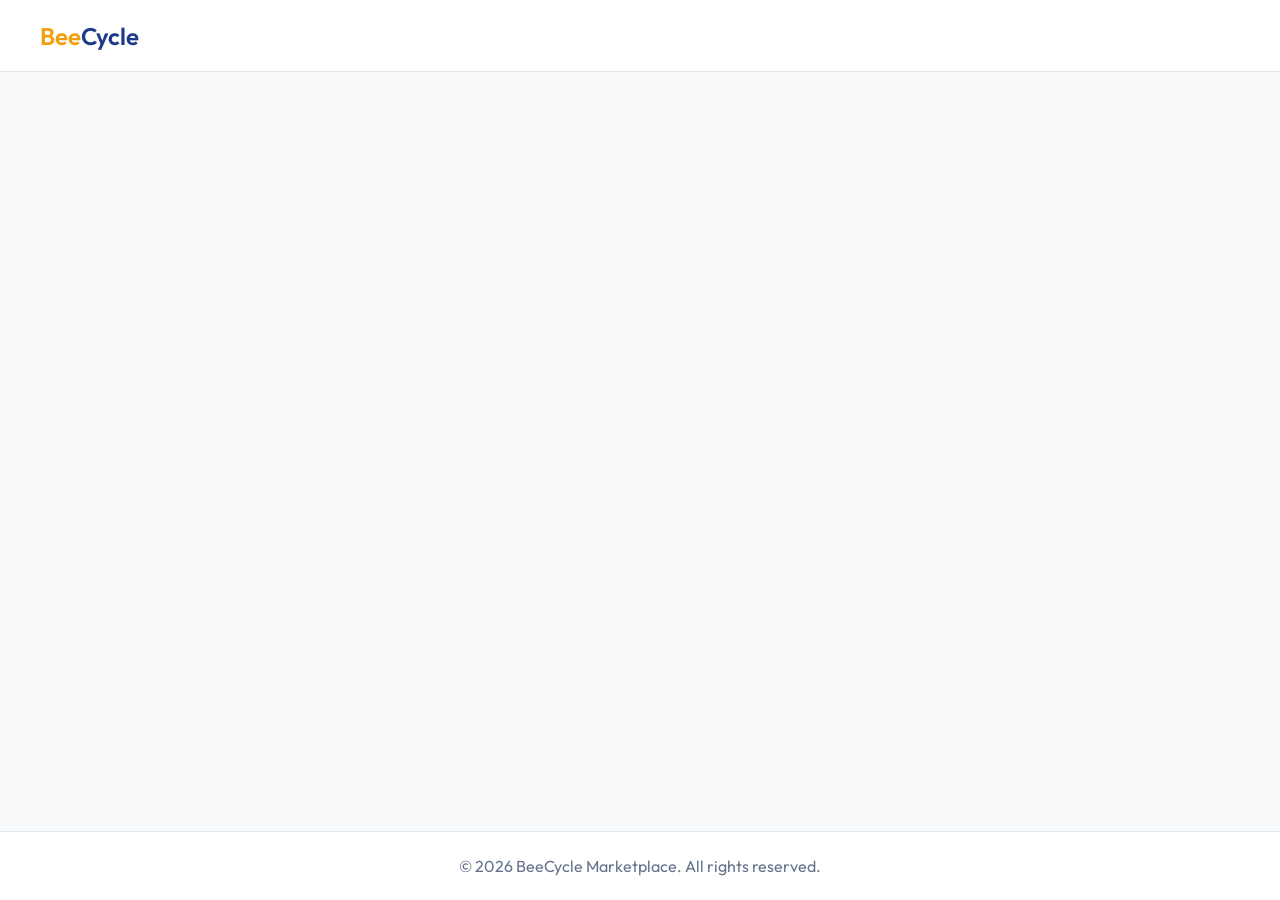
==== auth/login.html @ 92370c9e "added landing and admin pages html css" ====
<!doctype html>
<html lang="en">
  <head>
    <meta charset="UTF-8" />
    <meta name="viewport" content="width=device-width, initial-scale=1.0" />
    <title>BeeCycle | Login</title>
    <link rel="preconnect" href="https://fonts.googleapis.com" />
    <link rel="preconnect" href="https://fonts.gstatic.com" crossorigin />
    <link
      href="https://fonts.googleapis.com/css2?family=Outfit:wght@400;500;600;700;800&display=swap"
      rel="stylesheet"
    />
    <link rel="stylesheet" href="../style.css" />
  </head>
  <body>
    <header class="navbar">
      <div class="container">
        <a href="/" class="logo"><span>Bee</span>Cycle</a>
      </div>
    </header>
    <main>

    </main>

    <footer>
      <div class="container">
        <p class="copyright">
          &copy; 2026 BeeCycle Marketplace. All rights reserved.
        </p>
      </div>
    </footer>
  </body>
</html>
---- style.css ----
:root {
  --brand-primary: #1e3a8a;
  --brand-secondary: #f59e0b;
  --brand-tertiary: #60a5fa;
  --bg-main: #f8fafc;
  --bg-surface: #ffffff;
  --border-default: #e2e8f0;
  --text-heading: #0f172a;
  --text-body: #334155;
  --text-muted: #64748b;
}

* {
  box-sizing: border-box;
  margin: 0;
  padding: 0;
}

html {
  scroll-behavior: smooth;
}

body {
  min-height: 100dvh;
  display: flex;
  flex-direction: column;
  font-family: "Outfit", sans-serif;
  background-color: var(--bg-main);
  color: var(--text-body);

  main {
    flex: 1;
  }
}

.container {
  width: 1200px;
  margin: 0 auto;
}

header.navbar {
  height: 72px;
  position: sticky;
  top: 0;
  z-index: 50;
  background-color: var(--bg-surface);
  border-bottom: 1px solid var(--border-default);

  .buttons {
    .btn {
      display: flex;
      align-items: center;
      gap: 8px;

      img {
        width: 16px;
        height: 16px;
      }
    }
  }

  .container {
    height: 100%;
    display: flex;
    align-items: center;
    justify-content: space-between;
    padding-block: 1rem;
  }

  .logo {
    font-size: 1.5rem;
    font-weight: 600;
    color: var(--brand-primary);
    text-decoration: none;
    line-height: 1;

    span {
      color: var(--brand-secondary);
    }
  }

  nav {
    ul {
      list-style: none;
      display: flex;
      align-items: center;
      gap: 2rem;
    }

    a {
      color: var(--text-heading);
      text-decoration: none;
      font-weight: 500;
    }
  }

  .buttons {
    display: flex;
    align-items: center;
    gap: 2rem;

    a {
      min-width: 70px;
      color: var(--text-heading);
      text-decoration: none;
      font-weight: 500;
      font-size: 14px;
    }
  }
}

.btn {
  border: 0;
  border-radius: 8px;
  padding: 10px 20px;
  font: inherit;
  font-weight: 500;
  cursor: pointer;
  transition: all 0.2s ease;
}

.btn-primary {
  background-color: var(--brand-primary);
  color: #fff;

  &:hover {
    background-color: #172b66;
    transform: translateY(-1px);
  }
}

.btn-secondary {
  background-color: var(--brand-secondary);
  color: var(--text-heading);

  &:hover {
    background-color: #d97706;
    transform: translateY(-1px);
  }
}

.section-title {
  text-align: center;
  margin-bottom: 36px;

  h2 {
    color: var(--text-heading);
    font-size: 2.25rem;
    line-height: 1.1;
    margin-bottom: 12px;

    span {
      color: var(--brand-primary);
    }
  }

  p {
    color: var(--text-muted);
    font-size: 1rem;
  }
}

footer {
  padding-block: 1.5rem;
  background-color: var(--bg-surface);
  border-top: 1px solid var(--border-default);

  > div {
    display: flex;
    flex-direction: column;
    gap: 18px;

    .top {
      width: 100%;
      display: flex;
      align-items: center;
      justify-content: space-between;
    }

    .logo {
      font-size: 3rem;
      font-weight: 600;
      color: var(--brand-primary);
      text-decoration: none;
      line-height: 1;

      span {
        color: var(--brand-secondary);
      }
    }

    .sdg {
      width: 100px;
      height: 100px;
      object-fit: contain;
    }

    .copyright {
      color: var(--text-muted);
      font-weight: 400;
      text-align: center;
      width: 100%;
    }
  }
}

.avatar {
  border-radius: 100px;
  color: var(--bg-surface);
  background-color: var(--brand-tertiary);
  padding: 10px;
}
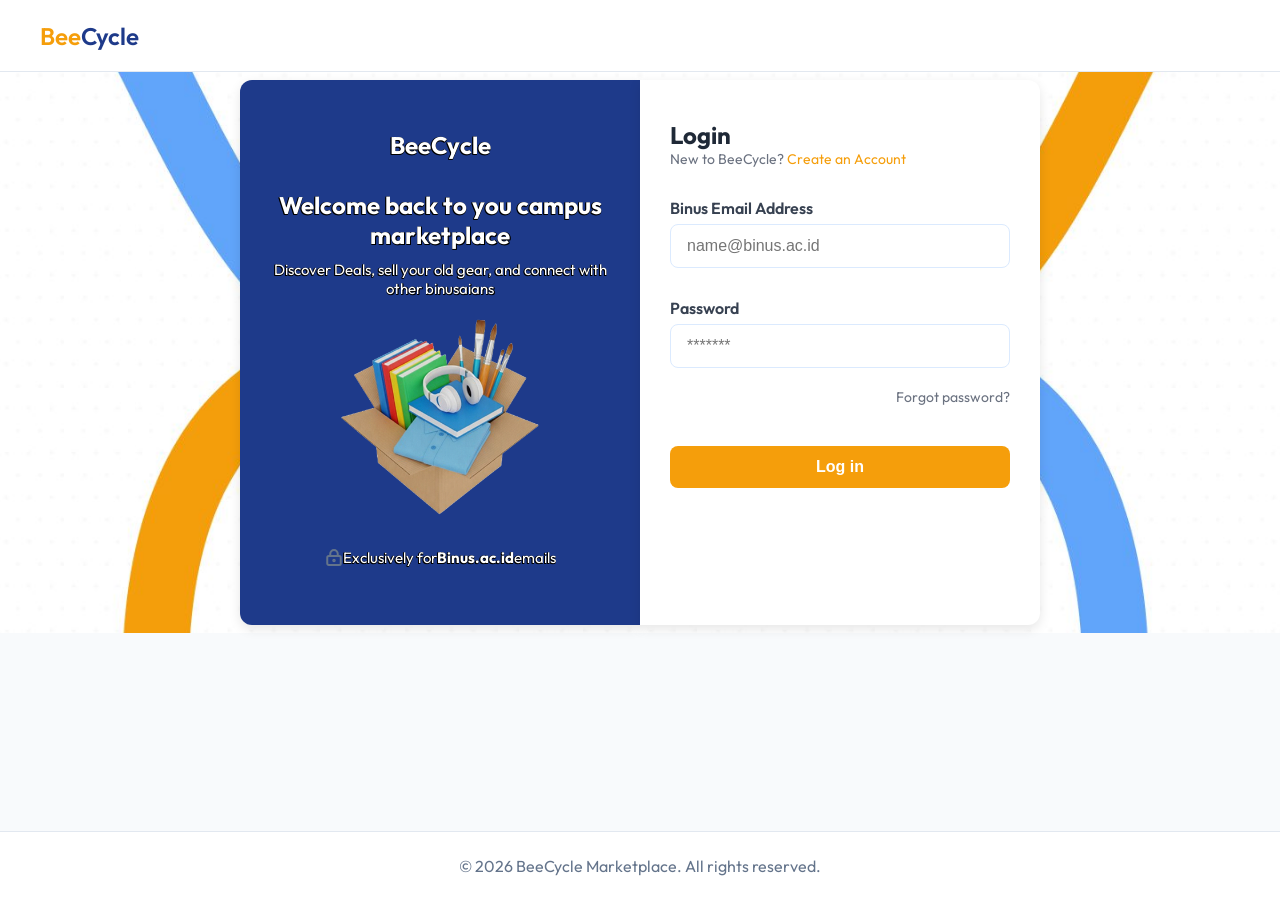
==== commit 7019d438: "WIP" ====
--- a/auth/login.html
+++ b/auth/login.html
@@ -11,6 +11,7 @@
       rel="stylesheet"
     />
     <link rel="stylesheet" href="../style.css" />
+    <link rel="stylesheet" href="../auth.css">
   </head>
   <body>
     <header class="navbar">
@@ -19,8 +20,36 @@
       </div>
     </header>
     <main>
+      <section class="hero">
+        <div class="hero-box">
+          <h2>BeeCycle</h2>
+          <h1>Welcome back to you campus marketplace</h1>
+          <p>Discover Deals, sell your old gear, and connect with other binusaians</p>
+          <div class="box-image">
+          <img src="../assets/Box.png" alt="box image">
+          </div>
+          <p class="add-info"><img src="../assets/icons/lock.svg" alt="lock icon">Exclusively for <strong>Binus.ac.id</strong> emails </p>
+        </div>
+        <form class="login-form">
+          <h2>Login</h2>
+          <p>New to BeeCycle? <a href="register.html">Create an Account</a></p>
 
+          <label for="Email">Binus Email Address</label>
+          <input type="email" id="email" name="email" required placeholder="name@binus.ac.id" />
+
+          <label for="password">Password</label>
+          <input type="password" id="password" name="password" required placeholder="*******" />
+
+          <p class="forgot-password">Forgot password?</p>
+
+          <button type="submit">Log in</button>
+        </form> 
+      </section>
     </main>
+
+    <div class="alert alert-error hidden" id="loginAlert" style="display: none;">
+      Invalid email or password. Please try again.
+    </div>
 
     <footer>
       <div class="container">
@@ -29,5 +58,7 @@
         </p>
       </div>
     </footer>
+
+    <script src="../auth.js" defer></script>
   </body>
 </html>
--- a/auth.css
+++ b/auth.css
@@ -0,0 +1,264 @@
+.hero-box {
+  width: 400px;
+  height: 545px;
+  color: #ffffff;
+  text-shadow:
+  -0.5px -0.5px 0 #000,
+  0.5px -0.5px 0 #000,
+  -0.5px  0.5px 0 #000,
+  0.5px  0.5px 0 #000;
+  background-color: #1E3A8A;
+  padding: 20px;
+  border-radius: 12px 0px 0px 12px;
+  box-shadow: 0 4px 12px rgba(0, 0, 0, 0.1);
+  max-width: 400px;
+  width: 100%;
+}
+.box-image {
+  margin-top: 20px;
+  display: flex;
+  padding-left: 80px;
+  width: 200px;
+  height: 200px;
+}
+.hero-box p {
+  display: flex;
+  margin-top: 10px;
+  justify-content: center;
+  text-align: center;
+  font-size: 15px;
+}
+.hero-box h1 {
+  text-align: center;
+  margin-top: 30px;
+}
+.hero-box h2 {
+  text-align: center;
+  margin-top: 30px;
+}
+.hero-box .add-info {
+  margin-top: 30px;
+  display: flex;
+  justify-content: center;
+  font-size: 15px;
+}
+
+.login-form {
+  width: 400px;
+  min-height: 545px;
+  background-color: #ffffff;
+  padding: 40px 30px;
+  border-radius: 0 12px 12px 0;
+  box-shadow: 0 4px 12px rgba(0, 0, 0, 0.1);
+  display: flex;
+  flex-direction: column;
+  gap: 0px;
+  a{
+    text-decoration: none;
+    color: #F59E0B;
+    font-size: 14px;
+    &:hover {
+      text-decoration: underline;
+      color: var(--brand-primary);
+    }
+  }
+}
+
+.login-form h2 {
+  text-align: left;
+  color: #1f2937;
+}
+
+.login-form p {
+  text-align: left;
+  font-size: 14px;
+  color: #6b7280;
+  margin-bottom: 30px;
+}
+
+.login-form label {
+  display: block;
+  margin-bottom: 6px;
+  font-weight: 600;
+  color: #374151;;
+}
+
+.login-form input {
+  width: 100%;
+  padding: 12px 16px;
+  border: 1px solid #dbeafe;
+  border-radius: 8px;
+  font-size: 16px;
+  background-color: #fff;
+  box-sizing: border-box;
+  margin-bottom: 30px;
+}
+
+.login-form input:focus {
+  outline: none;
+  border-color: #2563eb;
+  box-shadow: 0 0 0 3px rgba(37, 99, 235, 0.2);
+}
+
+.login-form button {
+  width: 100%;
+  padding: 12px 16px;
+  background-color: #F59E0B;
+  color: white;
+  border: none;
+  border-radius: 8px;
+  font-size: 16px;
+  font-weight: 600;
+  cursor: pointer;
+  margin-top: 10px;
+  transition: background-color 0.2s;
+}
+
+.login-form button:hover {
+  background-color: #1d4ed8;
+}
+
+.forgot-password {
+  display: flex;
+  justify-content: flex-end;
+  font-size: 14px;
+  color: #1E2537;
+  text-decoration: none;
+  margin-top: -10px;
+  margin-bottom: 10px;
+
+  &:hover {
+    text-decoration: underline;
+    color: var(--brand-primary);
+  }
+}
+
+.register-form {
+  width: 400px;
+  min-height: 545px;
+  background-color: #ffffff;
+  padding: 40px 30px;
+  border-radius: 0 12px 12px 0;
+  box-shadow: 0 4px 12px rgba(0, 0, 0, 0.1);
+  display: flex;
+  flex-direction: column;
+  gap: 14px;
+}
+
+.register-form h1 {
+  margin: 0;
+  text-align: left;
+  color: #1f2937;
+}
+
+.register-form p {
+  margin: 0;
+  text-align: left;
+  font-size: 14px;
+}
+
+.register-form p a {
+  color: #F59E0B;
+  text-decoration: none;
+}
+
+.register-form p a:hover {
+  text-decoration: underline;
+}
+
+.form-row {
+  display: grid;
+  gap: 10px;
+}
+
+.form-row.two-col {
+  grid-template-columns: repeat(2, minmax(0, 1fr));
+  column-gap: 12px;
+}
+
+.register-form label {
+  font-weight: 600;
+  color: #334155;
+}
+
+.register-form input,
+.register-form select {
+  width: 100%;
+  padding: 10px 12px;
+  border: 1px solid #dbeafe;
+  border-radius: 8px;
+  font-size: 15px;
+  box-sizing: border-box;
+}
+
+.register-form input:focus,
+.register-form select:focus {
+  outline: none;
+  border-color: #2563eb;
+  box-shadow: 0 0 0 3px rgba(37, 99, 235, 0.2);
+}
+
+.register-form button {
+  width: 100%;
+  padding: 12px 16px;
+  background-color: #F59E0B;
+  color: white;
+  border: none;
+  border-radius: 8px;
+  font-size: 16px;
+  font-weight: 600;
+  cursor: pointer;
+  margin-top: 4px;
+  transition: background-color 0.2s;
+}
+
+.register-form button:hover {
+  background-color: #1d4ed8;
+}
+
+
+
+
+
+.hero {
+  height: 561px;
+  display: flex;
+  justify-content: center;
+  align-items: center;
+  background-image: url(./assets/AuthBG.jpeg);
+  background-size: cover;
+  background-position: center;
+}
+
+.alert {
+  position: fixed;
+  bottom: 100px;
+  right: 20px;
+  padding: 16px 20px;
+  border-radius: 8px;
+  box-shadow: 0 4px 12px rgba(0, 0, 0, 0.15);
+  z-index: 999;
+  max-width: 350px;
+  animation: slideIn 0.3s ease-out;
+}
+
+.alert.hidden {
+  display: none;
+}
+
+.alert-error {
+  background-color: #fee;
+  color: #c33;
+  border: 1px solid #fcc;
+}
+
+@keyframes slideIn {
+  from {
+    transform: translateX(400px);
+    opacity: 0;
+  }
+  to {
+    transform: translateX(0);
+    opacity: 1;
+  }
+}
